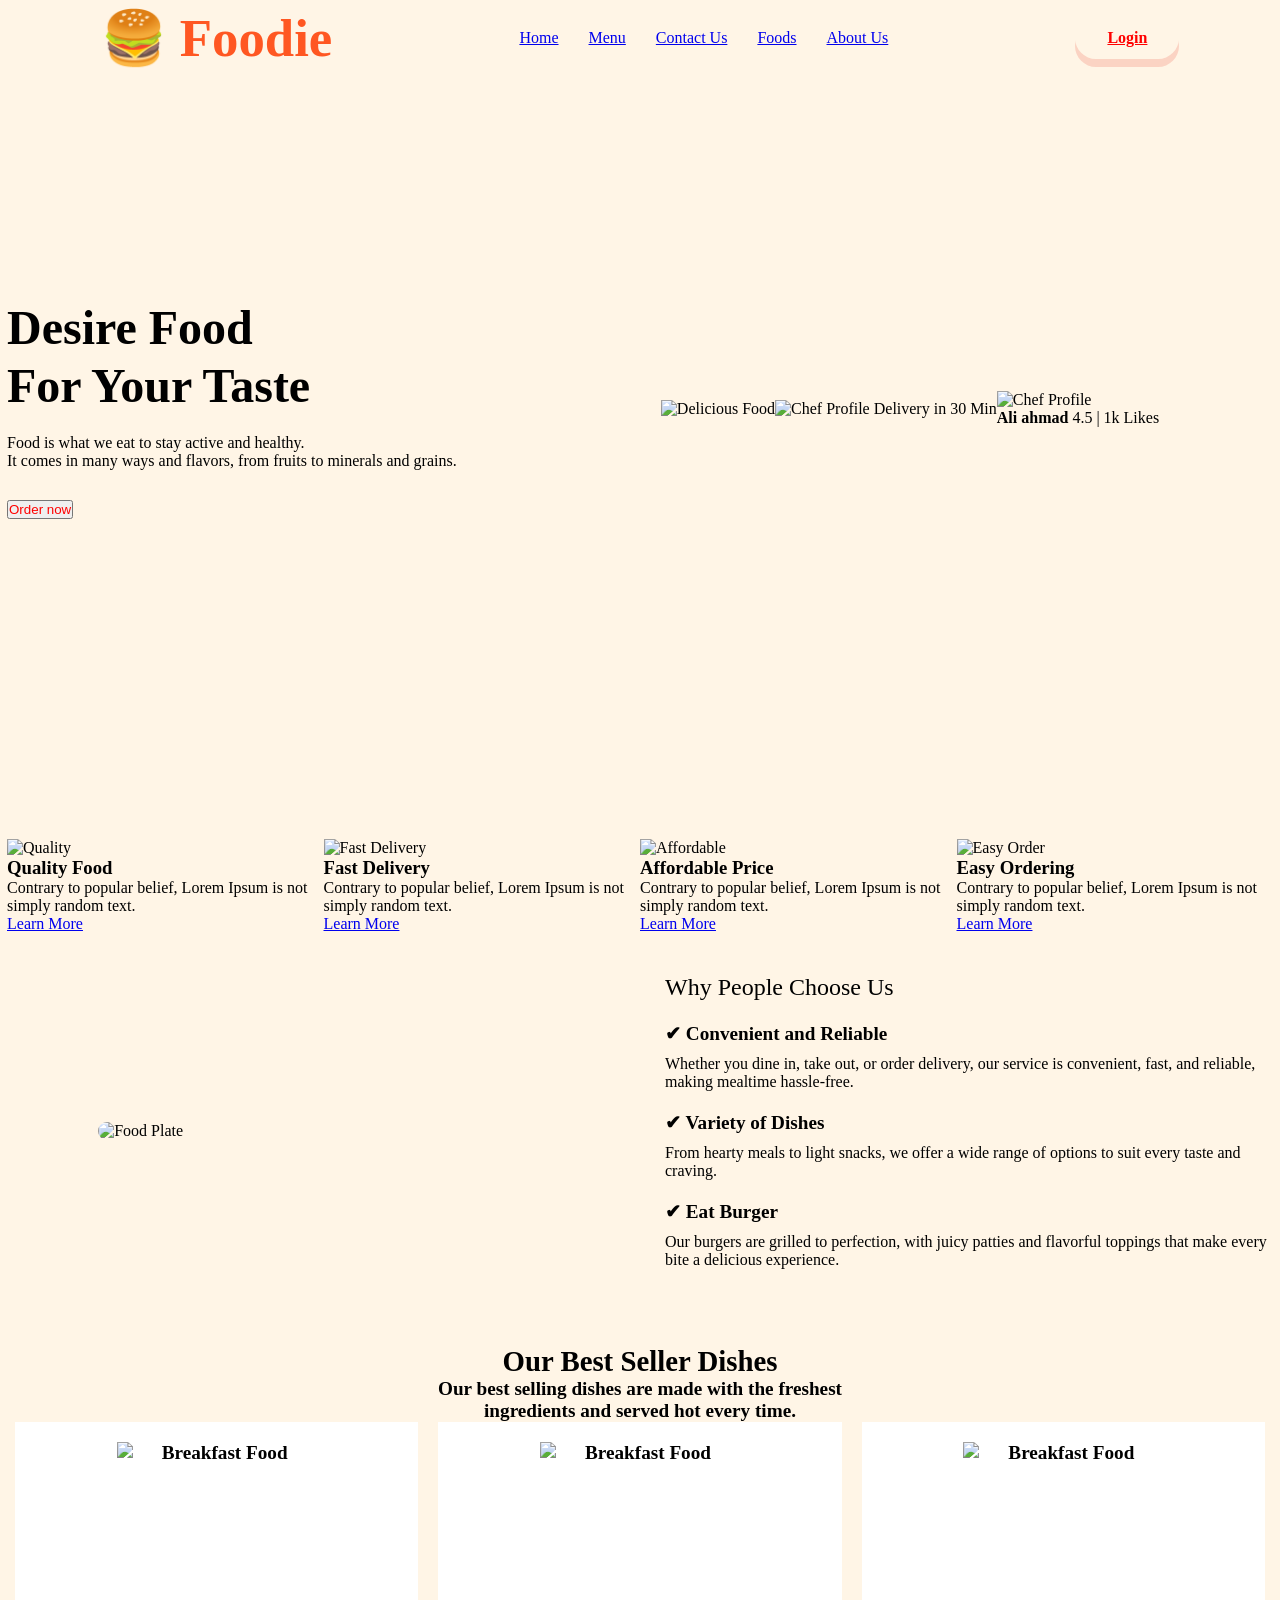
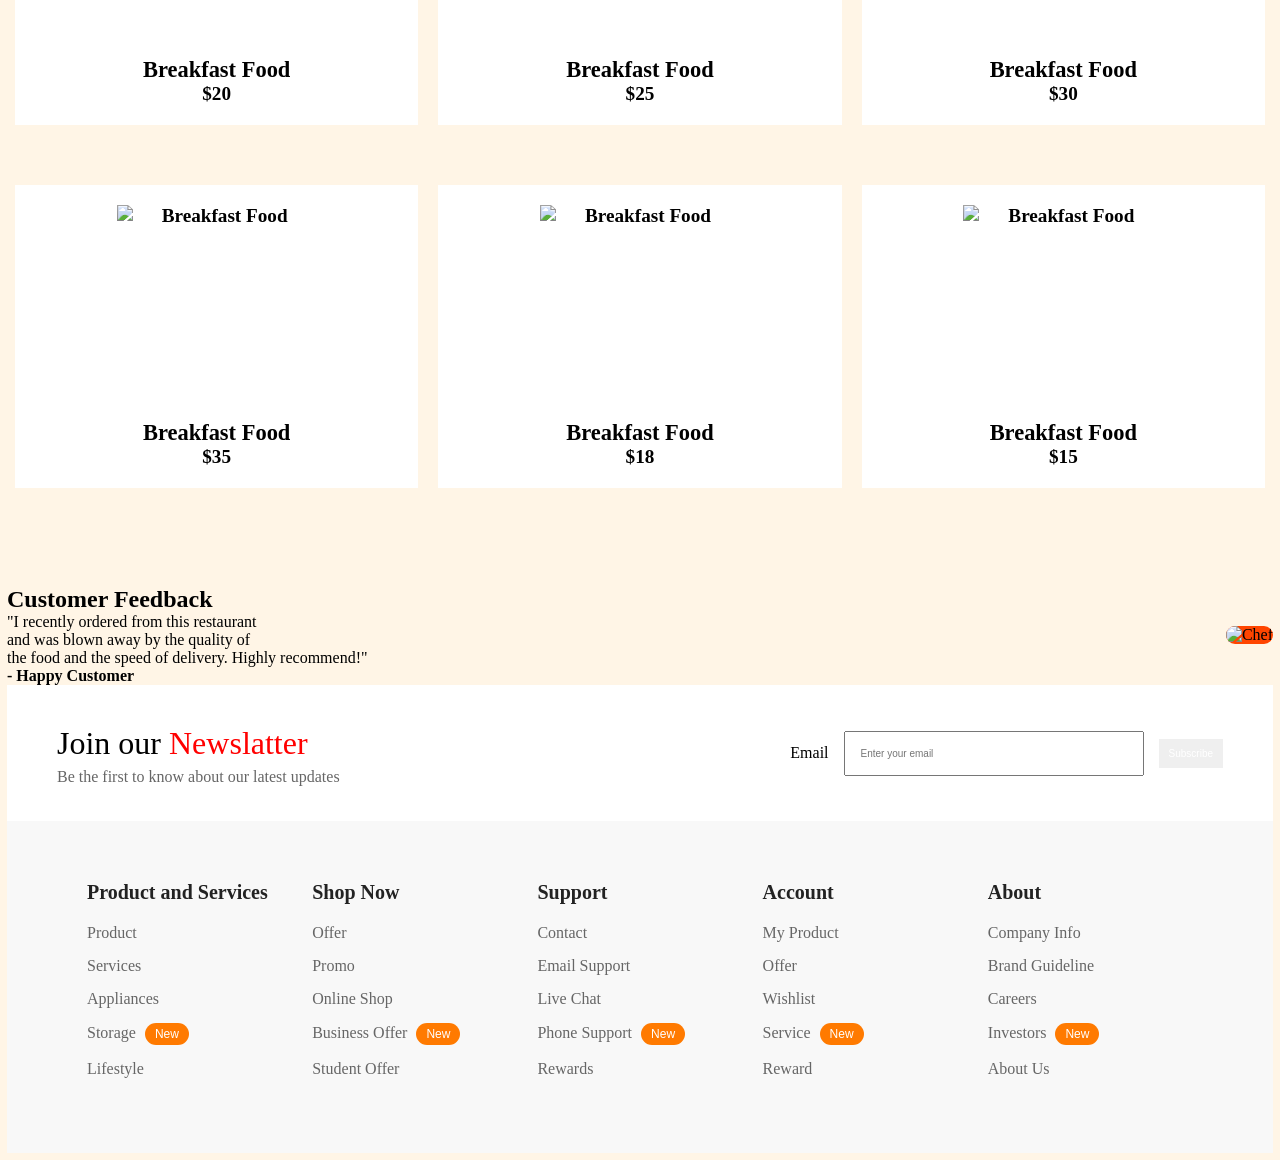
==== index.html @ bec58cf3 "my first commit" ====
<!DOCTYPE html>
<html lang="en">
<head>
    <meta charset="UTF-8">
    <meta name="viewport" content="width=device-width, initial-scale=1.0">
    <title>Foodie Restaurant</title>
    <link rel="stylesheet" href="style.css">
</head>
<body>

    <!-- Navigation -->
    <header>
        <nav class="navbar">
            <div class="logo">🍔 Foodie</div>
            <ul class="nav-links">
                <li><a href="#">Home</a></li>
                <li><a href="#">Menu</a></li>
                <li><a href="#">Contact Us</a></li>
                <li><a href="#">Foods</a></li>
                <li><a href="#">About Us</a></li>
            </ul>
            <a href="#" class="btn">Login</a>
        </nav>
    </header>

    <!-- Hero Section -->
    <section class="hero">
        <div class="hero-content">
            <h1>
                Desire <span>Food</span><br>
                For Your Taste
            </h1>
            <p>
                Food is what we eat to stay active and healthy. <br>
                It comes in many ways and flavors, from fruits to minerals and grains.
            </p>
            <button type="button" class="btn2">Order now</button>
        </div>

        <div class="hero-image">
            <img src="images/image 22.png" alt="Delicious Food">
            <div class="card-delivery">
                <img src="images/02.png" alt="Chef Profile">
                <span>Delivery in 30 Min</span>
            </div>
            <div class="card-profile">
                <img src="images/01.png" alt="Chef Profile">
                <div class="profile-info">
                    <strong>Ali ahmad</strong>
                    <span>4.5 | 1k Likes</span>
                </div>
            </div>
        </div>
    </section>

    <!-- Features Section -->
    <section class="features">
        <div class="container">
            <div class="feature-card">
                <img src="images/01.png" alt="Quality">
                <h3>Quality Food</h3>
                <p>Contrary to popular belief, Lorem Ipsum is not simply random text.</p>
                <a href="#">Learn More</a>
            </div>

            <div class="feature-card">
                <img src="images/02.png" alt="Fast Delivery">
                <h3>Fast Delivery</h3>
                <p>Contrary to popular belief, Lorem Ipsum is not simply random text.</p>
                <a href="#">Learn More</a>
            </div>

            <div class="feature-card">
                <img src="images/4.png" alt="Affordable">
                <h3>Affordable Price</h3>
                <p>Contrary to popular belief, Lorem Ipsum is not simply random text.</p>
                <a href="#">Learn More</a>
            </div>

            <div class="feature-card">
                <img src="images/5.png" alt="Easy Order">
                <h3>Easy Ordering</h3>
                <p>Contrary to popular belief, Lorem Ipsum is not simply random text.</p>
                <a href="#">Learn More</a>
            </div>
        </div>
    </section>

    <!-- About Section (Text Left, Image Right) -->
    <section class="about">
        <div class="about-first">
            <h2>Why People Choose Us</h2>

            <h3>✔ Convenient and Reliable</h3>
            <p>Whether you dine in, take out, or order delivery, our service is convenient, fast, and reliable, making mealtime hassle-free.</p>

            <h3>✔ Variety of Dishes</h3>
            <p>From hearty meals to light snacks, we offer a wide range of options to suit every taste and craving.</p>

            <h3>✔ Eat Burger</h3>
            <p>Our burgers are grilled to perfection, with juicy patties and flavorful toppings that make every bite a delicious experience.</p>
        </div>

        <div class="about-image">
            <img src="images/left.png" alt="Food Plate">
        </div>
    </section>

    <!-- Dishes Section -->
    <section class="Dishes">
        <div class="Dishes-text">
            <h2>Our Best Seller Dishes</h2>
            <p>Our best selling dishes are made with the freshest<br>ingredients and served hot every time.</p>
        </div>
        
        <div class="food-container">
            <div class="food-card">
                <img src="images/Frame 45 (1).png" alt="Breakfast Food">
                <h3>Breakfast Food</h3>
                <p>$20</p>
            </div>

            <div class="food-card">
                <img src="images/Frame 45 (2).png" alt="Breakfast Food">
                <h3>Breakfast Food</h3>
                <p>$25</p>
            </div>

            <div class="food-card">
                <img src="images/Frame 45 (3).png" alt="Breakfast Food">
                <h3>Breakfast Food</h3>
                <p>$30</p>
            </div>

            <div class="food-card">
                <img src="images/Frame 45.png" alt="Breakfast Food">
                <h3>Breakfast Food</h3>
                <p>$35</p>
            </div>

            <div class="food-card">
                <img src="images/Frame 45 (4).png" alt="Breakfast Food">
                <h3>Breakfast Food</h3>
                <p>$18</p>
            </div>

            <div class="food-card">
                <img src="images/Frame 45 (5).png" alt="Breakfast Food">
                <h3>Breakfast Food</h3>
                <p>$15</p>
            </div>
        </div>
    </section>

    <!-- Testimonial Section -->
    <section class="testimonial">
        <div class="testimonial-text">
            <h2>Customer Feedback</h2>
            <p>"I recently ordered from this restaurant<br> and was blown away by the quality of<br> the food and the speed of delivery. Highly recommend!"</p>
            <h4>- Happy Customer</h4>
        </div>

        <div class="testimonial-image">
            <img src="images/Chef making ok sign over white background.png" alt="Chef">
        </div>
    </section>

    <!-- Newsletter Section -->
    <section class="newsletter">
        <div class="newslater-p">
<h3>Join our <span class="newslatter-3">Newslatter</span></h3>
        <p>Be the first to know about our latest updates</p>
        </div>
        
        <form class="newsletter-form"> 
            <label for="email-input">Email</label>
            <input type="email" id="email-input" placeholder="Enter your email" required>
            <button type="submit">Subscribe</button>
        </form>
    </section >

    <!-- Footer -->
<footer class="footer">

    <div class="footer-column">
        <h5>Product and Services</h5>
        <ul class="footer-links">
            <li><a href="#">Product</a></li>
            <li><a href="#">Services</a></li>
            <li><a href="#">Appliances</a></li>
            <li>
                <a href="#">Storage</a>
                <button type="button">New</button>
            </li>
            <li><a href="#">Lifestyle</a></li>
        </ul>
    </div>

    <div class="footer-column">
        <h5>Shop Now</h5>
        <ul class="footer-links">
            <li><a href="#">Offer</a></li>
            <li><a href="#">Promo</a></li>
            <li><a href="#">Online Shop</a></li>
            <li><a href="#">Business Offer</a>
            <button type="button">New</button></li>
            <li><a href="#">Student Offer</a></li>
        </ul>
    </div>

    <div class="footer-column">
        <h5>Support</h5>
        <ul class="footer-links">
            <li><a href="#">Contact</a></li>
            <li><a href="#">Email Support</a></li>
            <li><a href="#">Live Chat</a></li>
            <li><a href="#">Phone Support</a>
            <button type="button">New</button></li>
            <li><a href="#">Rewards</a></li>
        </ul>
    </div>

    <div class="footer-column">
        <h5>Account</h5>
        <ul class="footer-links">
            <li><a href="#">My Product</a></li>
            <li><a href="#">Offer</a></li>
            <li><a href="#">Wishlist</a></li>
            <li><a href="#">Service</a>
            <button type="button">New</button></li>
            <li><a href="#">Reward</a></li>
        </ul>
    </div>

    <div class="footer-column">
        <h5>About</h5>
        <ul class="footer-links">
            <li><a href="#">Company Info</a></li>
            <li><a href="#">Brand Guideline</a></li>
            <li><a href="#">Careers</a></li>
            <li><a href="#">Investors</a>
            <button type="button">New</button></li>
            <li><a href="#">About Us</a></li>
        </ul>
    </div>

</footer>

</body>
</html>
---- style.css ----
* {
    margin: 0;
    padding: 0;
    box-sizing: border-box;
}

body {
    background-color: #FF9E0C1A;
    padding: 7px;
}

.logo {
    font-size: 3.3em;
    font-weight: bold;
    color: #ff5722;
    display: flex;
    gap: 8px;
}

.navbar {
    display: flex;
    justify-content: space-around;
    align-items: center;
    color: black;
}

.nav-links {
    display: flex;
    list-style: none;
    gap: 30px;
    text-decoration: none;
    color: black;
}

.btn {
    background-color: var(--primary-color);
    color: red;
    border: none;
    padding: 12px 32px;
    border-radius: 25px;
    font-weight: 600;
    font-size: 1rem;
    cursor: pointer;
    box-shadow: 0 8px rgba(234, 76, 59, 0.2);
}

.hero {
    display: flex;
    justify-content: space-between;
    align-items: center;
    min-height: calc(100vh - 180px);
    gap: 40px;
    padding-bottom: 40px;
}

.hero-content {
    flex: 1;
    max-width: 500px;
}

.hero-content h1 {
    font-size: 3em;
    margin-bottom: 20px;
    line-height: 1.2;
    font-weight: 800;
}

.hero-content h1 .highlight {
    background-color: #e27b58;
    color: red;
    padding: 2px 15px;
    border-radius: 150px;
    display: inline-block;
}

.hero-content p {
    font-size: 1rem;
    margin-bottom: 30px;
    color: var(--text-light);
}

.hero-image {
    flex: 1;
    position: relative;
    display: flex;
    justify-content: center;
    align-items: center;
}

.hero-image > img {
    max-width: 100%;
    height: auto;
    object-fit: contain;
}

.features {
    display: flex;
    justify-content: space-between;
    align-items: center;
    margin-top: 50px;
}

.container {
    display: flex;
    justify-content: space-between;
}

.about {
    display: flex;
    align-items: center;
    justify-content: space-between;
    gap: 50px;
    padding: 40px 0;
}

.about-image {
    flex: 1;
    display: flex;
    justify-content: center;
    order: 1;
}

.about-image > img {
    width: 70%;  
    max-width: 450px;
    object-fit: cover;
    border-radius: 20px;
    height: auto;
}

.about-first {
    flex: 1;
    order: 2;
}
.btn2{
    color: red;
}
.card-delivery{
    text-align: top;
}

.about-first h2 {
    font-size: 1.5rem;
    margin-bottom: 20px;
    line-height: 1.2;
    font-weight: 500;
    text-align: left;
}

.about-first h3 {
    margin-top: 8px;
    margin-bottom: 10px;
    font-size: 1.2rem;
}

.about-first p {
    font-size: 1rem;
    margin-bottom: 20px;
    color: var(--text-light);
    text-align: left;
}

.Dishes {
    padding: 8px;
    margin-top: 8px;
    text-align: center;
    margin-bottom: 50px;
    font-size: 1.2rem;
    font-weight: 600;
    color: var(--text-light);
}

.dishes-text {
    text-align: center;
    margin-bottom: 50px;
    font-size: 1.2rem;
    font-weight: 600;
    color: var(--text-light);
}

.food-container {
    display: grid;
    justify-content: space-between;
    grid-template-columns: repeat(3, 1fr);
    gap: 20px;
}

.food-card {
    background: #fff;
    display: flex;
    flex-direction: column;
    align-items: center;
    justify-content: center;
    margin-bottom: 40px;
    padding: 20px;
    transition: all 0.3s ease-in-out;
   
}

.food-card > img {
    width: 200px;
    height: 200px;
    object-fit: contain;
    margin-bottom: 15px;
    animation:slideIn 1s ease-in-out;
}

@keyframes slideIn {
    0% {
        transform: translateY(100%);
        opacity: 0;
    }
    100% {
        transform: translateY(0);
        opacity: 1;
        to{ransform: translateY(0);
            opacity: 1;
        }
    }
}


.testimonial {
    display: flex;
    align-items: center;
    justify-content: space-between;
    gap: 100px;
    margin-top: 50px;
}

.testimonial-image > img {
    width: 70%;  
    background-color: orangered;
    object-fit: cover;
    border-radius: 20px;
    height: auto;
    justify-content: left;
}


.footer{
    display: grid;
    justify-content: space-between;
    align-items: flex-start;
    flex-wrap: wrap;
    grid-template-columns: repeat(5, 1fr);
    gap: 20px;
    padding: 60px 80px;
    background: #f8f8f8;
}

.footer-column{
    flex: 1;
    min-width: 180px;
}

.footer-column h5{
    font-size: 20px;
    font-weight: 700;
    color: #222;
    margin-bottom: 20px;
}

.footer-links{
    list-style: none;
    padding: 0;
    margin: 0;
}

.footer-links li{
    margin-bottom: 15px;
}

.footer-links a{
    text-decoration: none;
    color: #666;
    font-size: 16px;
    transition: 0.3s;
}



.newsletter{
    display: flex;
    justify-content: space-between;
    align-items: center;
    padding: 40px 50px;
    background: #fff;
    gap: 30px;
}
.newslatter-3{
    color: red;
    text-decoration: dashed;
}


.newslater-p{
    flex: 1;
}

.newslater-p h3{
    font-size: 32px;
    font-weight: 300;
    margin-bottom: 10px;
}

.newslater-p p{
    font-size: 16px;
    color: #666;
    line-height: 0.6;
}


.newsletter-form{
    flex: 1;
    display: flex;
    justify-content: flex-end;
    align-items: center;
    gap: 15px;
}



.newsletter-form input{
    width: 300px;
    padding: 15px;
    
    
   
    outline: none;
    font-size: 10px;
}

.newsletter-form button{
    padding: 9px 10px;
    border: none;
   
    color: white;
   
    cursor: pointer;
    font-size: 10px;
}

.newsletter-form button:hover{
    background: red;
}

.footer-links a:hover{
    color: #ff7a00;
}

.footer-links button{
    background: #ff7a00;
    color: #fff;
    border: none;
    border-radius: 15px;
    padding: 4px 10px;
    font-size: 12px;
    margin-left: 5px;
    cursor: pointer;
}
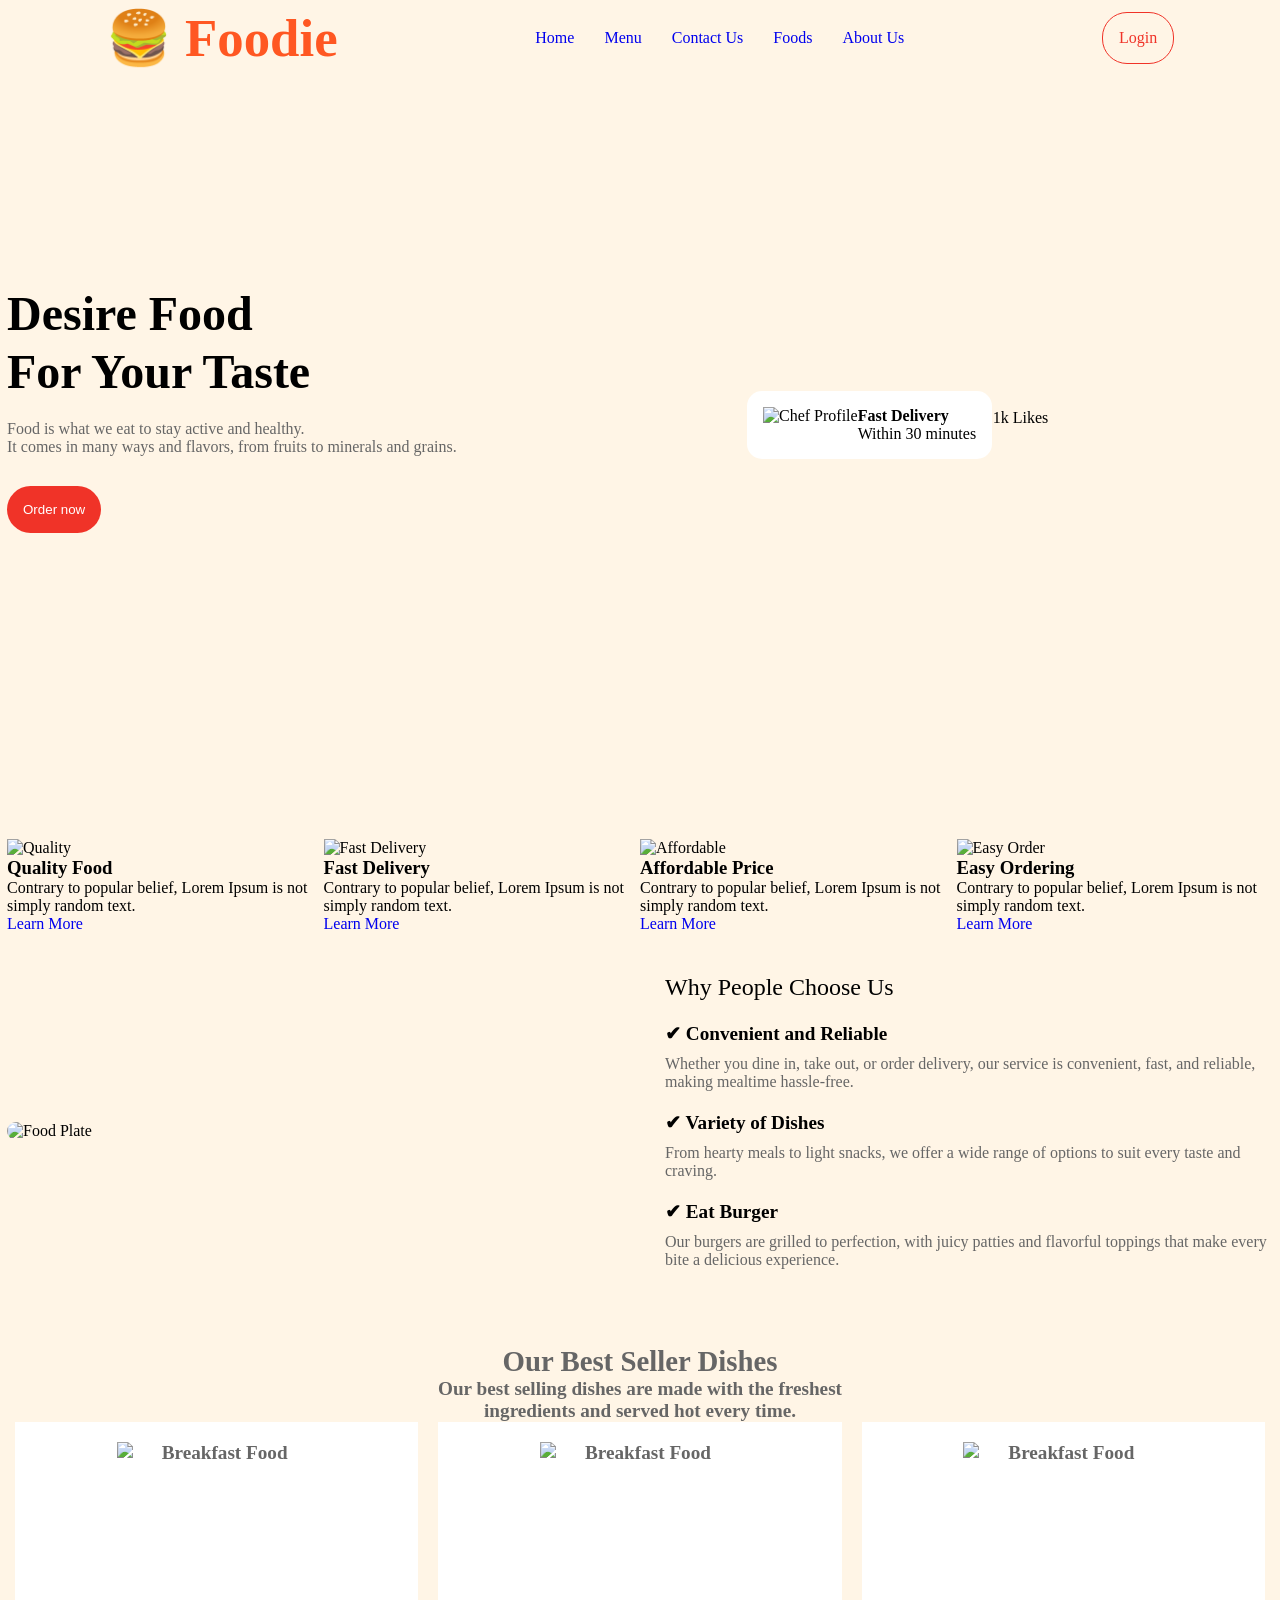
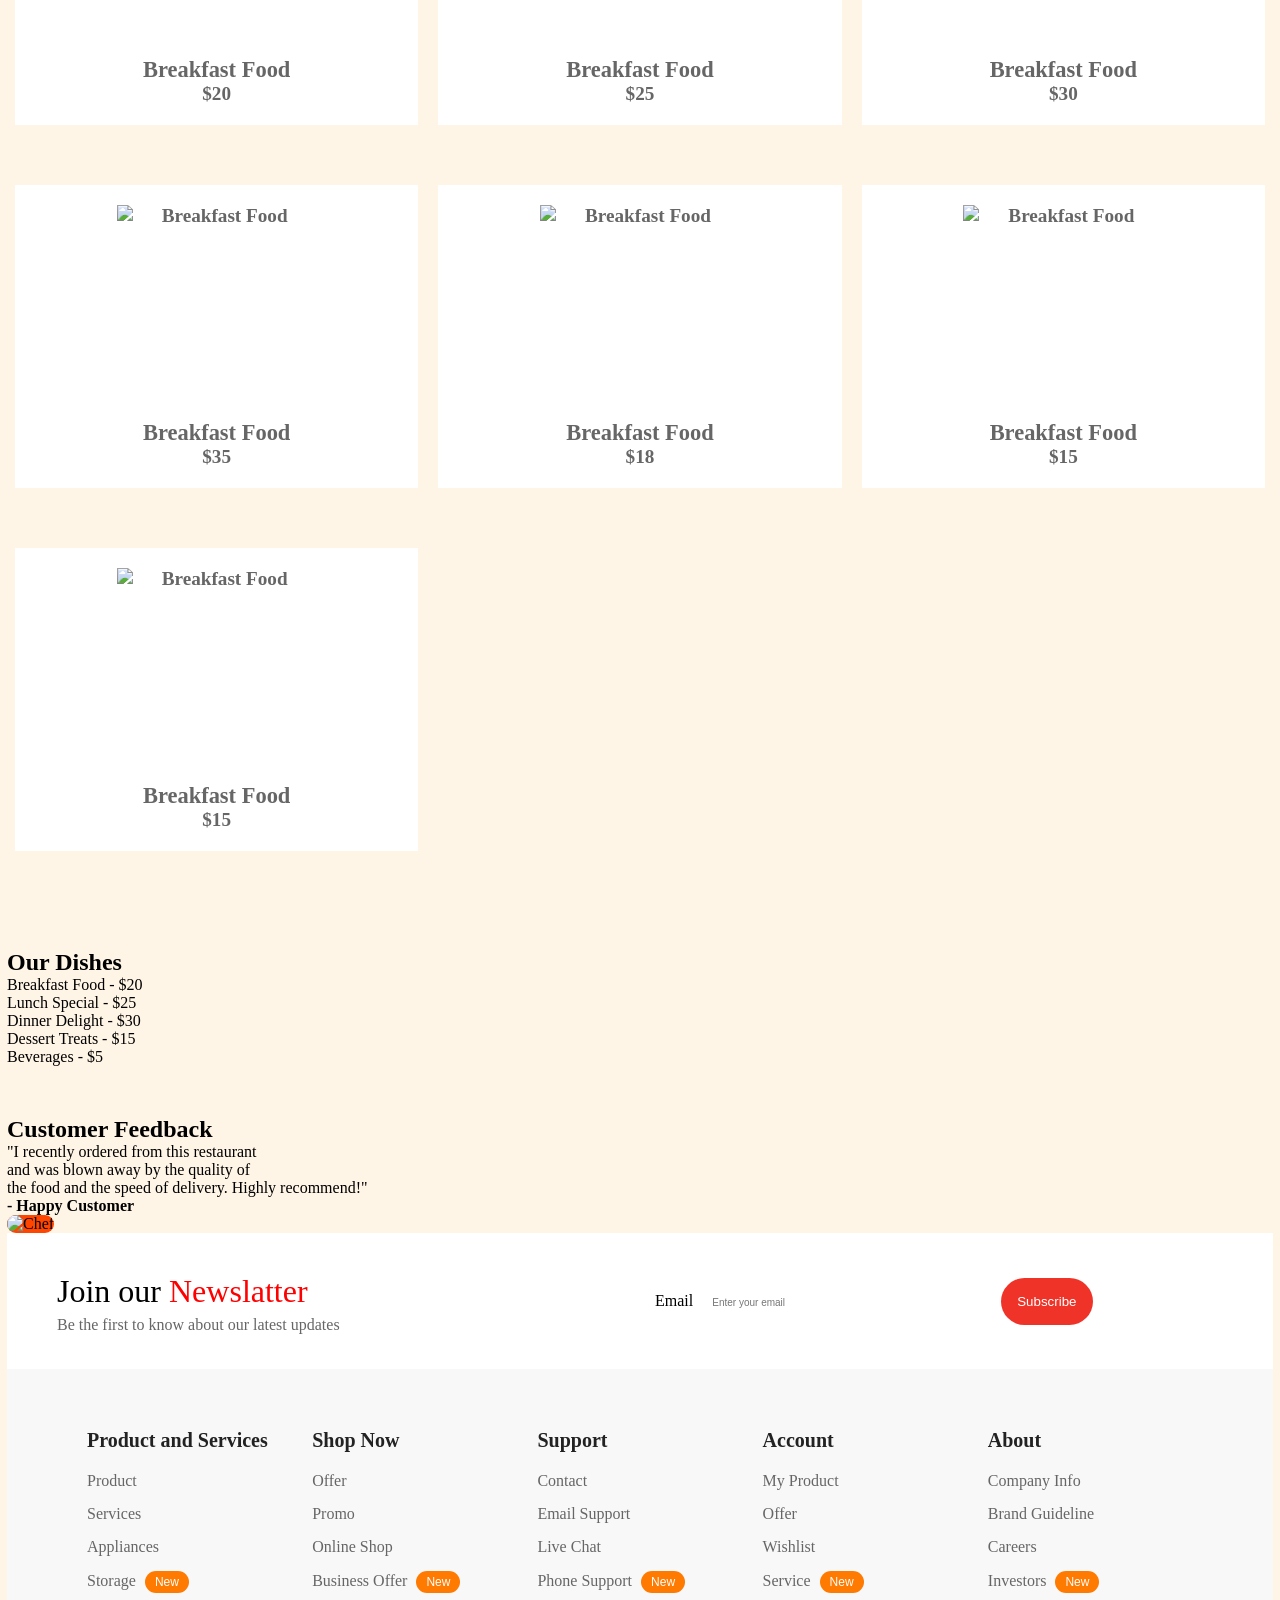
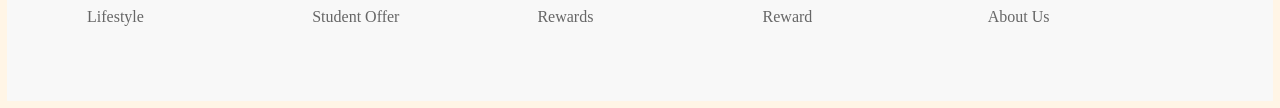
==== commit a67aa757: "Remove old CSS styles, add new stylesheets, and implement contact page with JavaScript functionality" ====
--- a/index.html
+++ b/index.html
@@ -1,250 +1,318 @@
-<!DOCTYPE html>
+<!doctype html>
 <html lang="en">
-<head>
-    <meta charset="UTF-8">
-    <meta name="viewport" content="width=device-width, initial-scale=1.0">
+  <head>
+    <meta charset="UTF-8" />
+    <meta name="viewport" content="width=device-width, initial-scale=1.0" />
     <title>Foodie Restaurant</title>
-    <link rel="stylesheet" href="style.css">
-</head>
-<body>
-
+    <link rel="stylesheet" href="styles/style.css" />
+  </head>
+  <body>
     <!-- Navigation -->
     <header>
-        <nav class="navbar">
-            <div class="logo">🍔 Foodie</div>
-            <ul class="nav-links">
-                <li><a href="#">Home</a></li>
-                <li><a href="#">Menu</a></li>
-                <li><a href="#">Contact Us</a></li>
-                <li><a href="#">Foods</a></li>
-                <li><a href="#">About Us</a></li>
-            </ul>
-            <a href="#" class="btn">Login</a>
-        </nav>
+      <nav class="navbar flex">
+        <div class="logo">🍔 Foodie</div>
+        <ul class="nav-links flex">
+          <li><a href="#">Home</a></li>
+          <li><a href="#">Menu</a></li>
+          <li><a href="#">Contact Us</a></li>
+          <li><a href="#">Foods</a></li>
+          <li><a href="#">About Us</a></li>
+        </ul>
+        <a href="#" class="text-primary p-8 rounded-md border border-primary">Login</a>
+      </nav>
     </header>
 
     <!-- Hero Section -->
-    <section class="hero">
-        <div class="hero-content">
-            <h1>
-                Desire <span>Food</span><br>
-                For Your Taste
-            </h1>
-            <p>
-                Food is what we eat to stay active and healthy. <br>
-                It comes in many ways and flavors, from fruits to minerals and grains.
-            </p>
-            <button type="button" class="btn2">Order now</button>
-        </div>
-
-        <div class="hero-image">
-            <img src="images/image 22.png" alt="Delicious Food">
-            <div class="card-delivery">
-                <img src="images/02.png" alt="Chef Profile">
-                <span>Delivery in 30 Min</span>
+    <section class="hero flex space-between">
+      <div class="hero-content">
+        <h1>
+          Desire <span>Food</span><br />
+          For Your Taste
+        </h1>
+        <p>
+          Food is what we eat to stay active and healthy. <br />
+          It comes in many ways and flavors, from fruits to minerals and grains.
+        </p>
+        <button id="order-now" class="text-white background-primary p-8 rounded-md">Order now</button>
+      </div>
+
+      <div class="hero-image flex relative">
+        <img src="images/image 22.png" alt="Delicious Food" />
+        <div class="card-delivery ">
+          <div class="rocket flex justify-center gap-2 background-white p-8 rounded-sm">
+            <img src="images/rocket.png" alt="Chef Profile" />
+            <div class="flex flex-column justify-center">
+                <strong>Fast Delivery</strong>
+                <span>Within 30 minutes</span>
             </div>
-            <div class="card-profile">
-                <img src="images/01.png" alt="Chef Profile">
-                <div class="profile-info">
-                    <strong>Ali ahmad</strong>
-                    <span>4.5 | 1k Likes</span>
-                </div>
-            </div>
-        </div>
+          </div>
+
+        </div>
+        <div class="card-profile">
+          <img src="images/01.png" alt="Chef Profile" />
+          <div class="profile-info">
+            <strong>Ali ahmad</strong>
+            <span>4.5 | 1k Likes</span>
+          </div>
+        </div>
+      </div>
     </section>
 
     <!-- Features Section -->
-    <section class="features">
-        <div class="container">
-            <div class="feature-card">
-                <img src="images/01.png" alt="Quality">
-                <h3>Quality Food</h3>
-                <p>Contrary to popular belief, Lorem Ipsum is not simply random text.</p>
-                <a href="#">Learn More</a>
-            </div>
-
-            <div class="feature-card">
-                <img src="images/02.png" alt="Fast Delivery">
-                <h3>Fast Delivery</h3>
-                <p>Contrary to popular belief, Lorem Ipsum is not simply random text.</p>
-                <a href="#">Learn More</a>
-            </div>
-
-            <div class="feature-card">
-                <img src="images/4.png" alt="Affordable">
-                <h3>Affordable Price</h3>
-                <p>Contrary to popular belief, Lorem Ipsum is not simply random text.</p>
-                <a href="#">Learn More</a>
-            </div>
-
-            <div class="feature-card">
-                <img src="images/5.png" alt="Easy Order">
-                <h3>Easy Ordering</h3>
-                <p>Contrary to popular belief, Lorem Ipsum is not simply random text.</p>
-                <a href="#">Learn More</a>
-            </div>
-        </div>
+    <section class="features flex">
+      <div class="container flex">
+        <div class="feature-card">
+          <img src="images/01.png" alt="Quality" />
+          <h3>Quality Food</h3>
+          <p>
+            Contrary to popular belief, Lorem Ipsum is not simply random text.
+          </p>
+          <a href="#">Learn More</a>
+        </div>
+
+        <div class="feature-card">
+          <img src="images/02.png" alt="Fast Delivery" />
+          <h3>Fast Delivery</h3>
+          <p>
+            Contrary to popular belief, Lorem Ipsum is not simply random text.
+          </p>
+          <a href="#">Learn More</a>
+        </div>
+
+        <div class="feature-card">
+          <img src="images/4.png" alt="Affordable" />
+          <h3>Affordable Price</h3>
+          <p>
+            Contrary to popular belief, Lorem Ipsum is not simply random text.
+          </p>
+          <a href="#">Learn More</a>
+        </div>
+
+        <div class="feature-card">
+          <img src="images/5.png" alt="Easy Order" />
+          <h3>Easy Ordering</h3>
+          <p>
+            Contrary to popular belief, Lorem Ipsum is not simply random text.
+          </p>
+          <a href="#">Learn More</a>
+        </div>
+      </div>
     </section>
 
     <!-- About Section (Text Left, Image Right) -->
-    <section class="about">
-        <div class="about-first">
-            <h2>Why People Choose Us</h2>
-
-            <h3>✔ Convenient and Reliable</h3>
-            <p>Whether you dine in, take out, or order delivery, our service is convenient, fast, and reliable, making mealtime hassle-free.</p>
-
-            <h3>✔ Variety of Dishes</h3>
-            <p>From hearty meals to light snacks, we offer a wide range of options to suit every taste and craving.</p>
-
-            <h3>✔ Eat Burger</h3>
-            <p>Our burgers are grilled to perfection, with juicy patties and flavorful toppings that make every bite a delicious experience.</p>
-        </div>
-
-        <div class="about-image">
-            <img src="images/left.png" alt="Food Plate">
-        </div>
+    <section class="about flex">
+      <div class="about-first">
+        <h2>Why People Choose Us</h2>
+
+        <h3>✔ Convenient and Reliable</h3>
+        <p>
+          Whether you dine in, take out, or order delivery, our service is
+          convenient, fast, and reliable, making mealtime hassle-free.
+        </p>
+
+        <h3>✔ Variety of Dishes</h3>
+        <p>
+          From hearty meals to light snacks, we offer a wide range of options to
+          suit every taste and craving.
+        </p>
+
+        <h3>✔ Eat Burger</h3>
+        <p>
+          Our burgers are grilled to perfection, with juicy patties and
+          flavorful toppings that make every bite a delicious experience.
+        </p>
+      </div>
+
+      <div class="about-image">
+        <img src="images/left.png" alt="Food Plate" />
+      </div>
     </section>
 
     <!-- Dishes Section -->
     <section class="Dishes">
-        <div class="Dishes-text">
-            <h2>Our Best Seller Dishes</h2>
-            <p>Our best selling dishes are made with the freshest<br>ingredients and served hot every time.</p>
-        </div>
-        
-        <div class="food-container">
-            <div class="food-card">
-                <img src="images/Frame 45 (1).png" alt="Breakfast Food">
-                <h3>Breakfast Food</h3>
-                <p>$20</p>
-            </div>
-
-            <div class="food-card">
-                <img src="images/Frame 45 (2).png" alt="Breakfast Food">
-                <h3>Breakfast Food</h3>
-                <p>$25</p>
-            </div>
-
-            <div class="food-card">
-                <img src="images/Frame 45 (3).png" alt="Breakfast Food">
-                <h3>Breakfast Food</h3>
-                <p>$30</p>
-            </div>
-
-            <div class="food-card">
-                <img src="images/Frame 45.png" alt="Breakfast Food">
-                <h3>Breakfast Food</h3>
-                <p>$35</p>
-            </div>
-
-            <div class="food-card">
-                <img src="images/Frame 45 (4).png" alt="Breakfast Food">
-                <h3>Breakfast Food</h3>
-                <p>$18</p>
-            </div>
-
-            <div class="food-card">
-                <img src="images/Frame 45 (5).png" alt="Breakfast Food">
-                <h3>Breakfast Food</h3>
-                <p>$15</p>
-            </div>
-        </div>
+      <div class="Dishes-text">
+        <h2>Our Best Seller Dishes</h2>
+        <p>
+          Our best selling dishes are made with the freshest<br />ingredients
+          and served hot every time.
+        </p>
+      </div>
+
+      <div class="food-container">
+        <div class="food-card flex">
+          <img src="images/Frame 45 (1).png" alt="Breakfast Food" />
+          <h3>Breakfast Food</h3>
+          <p>$20</p>
+        </div>
+
+        <div class="food-card flex">
+          <img src="images/Frame 45 (2).png" alt="Breakfast Food" />
+          <h3>Breakfast Food</h3>
+          <p>$25</p>
+        </div>
+
+        <div class="food-card flex">
+          <img src="images/Frame 45 (3).png" alt="Breakfast Food" />
+          <h3>Breakfast Food</h3>
+          <p>$30</p>
+        </div>
+
+        <div class="food-card flex">
+          <img src="images/Frame 45.png" alt="Breakfast Food" />
+          <h3>Breakfast Food</h3>
+          <p>$35</p>
+        </div>
+
+        <div class="food-card flex">
+          <img src="images/Frame 45 (4).png" alt="Breakfast Food" />
+          <h3>Breakfast Food</h3>
+          <p>$18</p>
+        </div>
+
+        <div class="food-card flex">
+          <img src="images/Frame 45 (5).png" alt="Breakfast Food" />
+          <h3>Breakfast Food</h3>
+          <p>$15</p>
+        </div>
+
+        <div class="food-card flex">
+          <img src="images/Frame 45 (5).png" alt="Breakfast Food" />
+          <h3>Breakfast Food</h3>
+          <p>$15</p>
+        </div>
+      </div>
+    </section>
+
+    <!-- List dishes -->
+    <section class="dishes-list">
+      <h2>Our Dishes</h2>
+      <ul id="dish-list">
+       
+      </ul>
     </section>
 
     <!-- Testimonial Section -->
     <section class="testimonial">
-        <div class="testimonial-text">
-            <h2>Customer Feedback</h2>
-            <p>"I recently ordered from this restaurant<br> and was blown away by the quality of<br> the food and the speed of delivery. Highly recommend!"</p>
-            <h4>- Happy Customer</h4>
-        </div>
-
-        <div class="testimonial-image">
-            <img src="images/Chef making ok sign over white background.png" alt="Chef">
-        </div>
+      <div class="testimonial-text">
+        <h2>Customer Feedback</h2>
+        <p>
+          "I recently ordered from this restaurant<br />
+          and was blown away by the quality of<br />
+          the food and the speed of delivery. Highly recommend!"
+        </p>
+        <h4>- Happy Customer</h4>
+      </div>
+
+      <div class="testimonial-image">
+        <img
+          src="images/Chef making ok sign over white background.png"
+          alt="Chef"
+        />
+      </div>
     </section>
 
     <!-- Newsletter Section -->
-    <section class="newsletter">
-        <div class="newslater-p">
-<h3>Join our <span class="newslatter-3">Newslatter</span></h3>
+    <section class="newsletter flex">
+      <div class="newslater-p">
+        <h3>Join our <span class="newslatter-3">Newslatter</span></h3>
         <p>Be the first to know about our latest updates</p>
-        </div>
-        
-        <form class="newsletter-form"> 
-            <label for="email-input">Email</label>
-            <input type="email" id="email-input" placeholder="Enter your email" required>
-            <button type="submit">Subscribe</button>
-        </form>
-    </section >
+      </div>
+
+      <div class="newsletter-form">
+        <label for="email-input">Email</label>
+        <input
+          type="email"
+          id="email-input"
+          placeholder="Enter your email"
+          required
+        />
+         <button id="subscribe" class="text-white background-primary p-8 rounded-md">Subscribe</button>
+      </div>
+    </section>
 
     <!-- Footer -->
-<footer class="footer">
-
-    <div class="footer-column">
+    <footer class="footer flex">
+      <div class="footer-column">
         <h5>Product and Services</h5>
         <ul class="footer-links">
-            <li><a href="#">Product</a></li>
-            <li><a href="#">Services</a></li>
-            <li><a href="#">Appliances</a></li>
-            <li>
-                <a href="#">Storage</a>
-                <button type="button">New</button>
-            </li>
-            <li><a href="#">Lifestyle</a></li>
-        </ul>
-    </div>
-
-    <div class="footer-column">
+          <li><a href="#">Product</a></li>
+          <li><a href="#">Services</a></li>
+          <li><a href="#">Appliances</a></li>
+          <li>
+            <a href="#">Storage</a>
+            <button type="button">New</button>
+          </li>
+          <li><a href="#">Lifestyle</a></li>
+        </ul>
+      </div>
+
+      <div class="footer-column">
         <h5>Shop Now</h5>
         <ul class="footer-links">
-            <li><a href="#">Offer</a></li>
-            <li><a href="#">Promo</a></li>
-            <li><a href="#">Online Shop</a></li>
-            <li><a href="#">Business Offer</a>
-            <button type="button">New</button></li>
-            <li><a href="#">Student Offer</a></li>
-        </ul>
-    </div>
-
-    <div class="footer-column">
+          <li><a href="#">Offer</a></li>
+          <li><a href="#">Promo</a></li>
+          <li><a href="#">Online Shop</a></li>
+          <li>
+            <a href="#">Business Offer</a> <button type="button">New</button>
+          </li>
+          <li><a href="#">Student Offer</a></li>
+        </ul>
+      </div>
+
+      <div class="footer-column">
         <h5>Support</h5>
         <ul class="footer-links">
-            <li><a href="#">Contact</a></li>
-            <li><a href="#">Email Support</a></li>
-            <li><a href="#">Live Chat</a></li>
-            <li><a href="#">Phone Support</a>
-            <button type="button">New</button></li>
-            <li><a href="#">Rewards</a></li>
-        </ul>
-    </div>
-
-    <div class="footer-column">
+          <li><a href="#">Contact</a></li>
+          <li><a href="#">Email Support</a></li>
+          <li><a href="#">Live Chat</a></li>
+          <li>
+            <a href="#">Phone Support</a> <button type="button">New</button>
+          </li>
+          <li><a href="#">Rewards</a></li>
+        </ul>
+      </div>
+
+      <div class="footer-column">
         <h5>Account</h5>
         <ul class="footer-links">
-            <li><a href="#">My Product</a></li>
-            <li><a href="#">Offer</a></li>
-            <li><a href="#">Wishlist</a></li>
-            <li><a href="#">Service</a>
-            <button type="button">New</button></li>
-            <li><a href="#">Reward</a></li>
-        </ul>
-    </div>
-
-    <div class="footer-column">
+          <li><a href="#">My Product</a></li>
+          <li><a href="#">Offer</a></li>
+          <li><a href="#">Wishlist</a></li>
+          <li><a href="#">Service</a> <button type="button">New</button></li>
+          <li><a href="#">Reward</a></li>
+        </ul>
+      </div>
+
+      <div class="footer-column">
         <h5>About</h5>
         <ul class="footer-links">
-            <li><a href="#">Company Info</a></li>
-            <li><a href="#">Brand Guideline</a></li>
-            <li><a href="#">Careers</a></li>
-            <li><a href="#">Investors</a>
-            <button type="button">New</button></li>
-            <li><a href="#">About Us</a></li>
-        </ul>
-    </div>
-
-</footer>
-
+          <li><a href="#">Company Info</a></li>
+          <li><a href="#">Brand Guideline</a></li>
+          <li><a href="#">Careers</a></li>
+          <li><a href="#">Investors</a> <button type="button">New</button></li>
+          <li><a href="#">About Us</a></li>
+        </ul>
+      </div>
+    </footer>
+  <script>
+//    lists and loops. iteration,
+const dishList = document.getElementById("dish-list"); // ul element
+
+const dish = {
+    name: "Breakfast Food",
+    price: "$20",
+    image_url: "images/Frame 45 (1).png"
+}
+
+const dishes = [dish, { name: "Lunch Special", price: "$25", image_url: "images/Frame 45 (2).png" }, { name: "Dinner Delight", price: "$30", image_url: "images/Frame 45 (3).png" }, { name: "Dessert Treats", price: "$15", image_url: "images/Frame 45 (4).png" }, { name: "Beverages", price: "$5", image_url: "images/Frame 45 (5).png" }];
+for (let i = 0; i < dishes.length; i++) {
+  const li = document.createElement("li");
+  li.textContent = `${dishes[i].name} - ${dishes[i].price}`;
+  dishList.appendChild(li);
+}
+
+
+
+  </script>
 </body>
-</html>+</html>
--- a/styles/style.css
+++ b/styles/style.css
@@ -0,0 +1,402 @@
+/* import reset.css */
+@import "reset.css";
+/* import base.css */
+@import "base.css";
+
+body {
+  background-color: #ff9e0c1a;
+  padding: 7px;
+}
+button {
+    cursor: pointer;
+}
+
+/* px, %, rem, em, */
+.flex {
+  display: flex;
+}
+.space-between {
+  justify-content: space-between;
+}
+
+.text-white {
+  color: #fff;
+}
+.background-primary {
+  background-color: var(--primary-color);
+}
+.background-white {
+  background-color: #fff;
+}
+.p-8 {
+  padding: 16px;
+}
+
+.rounded-md {
+    border-radius: 25px;
+}
+.rounded-sm {
+    border-radius: 15px;
+}
+
+.border {
+    border: 1px solid;
+}
+.border-primary {
+    border-color: var(--primary-color);
+}
+.text-primary {
+    color: var(--primary-color);
+}
+
+.logo {
+  font-size: 3.3em !important;
+  font-weight: bold;
+  color: #ff5722;
+  gap: 8px;
+}
+
+.navbar {
+  
+  justify-content: space-around;
+  align-items: center;
+  color: black;
+}
+
+.nav-links {
+  list-style: none;
+  gap: 30px;
+  text-decoration: none;
+  color: black;
+}
+
+.btn {
+  background-color: var(--primary-color);
+  color: red;
+  border: none;
+  padding: 12px 32px;
+  border-radius: 25px;
+  font-weight: 600;
+  font-size: 1rem;
+  cursor: pointer;
+  box-shadow: 0 8px rgba(234, 76, 59, 0.2);
+}
+
+.hero {
+  
+  justify-content: space-between;
+  align-items: center;
+  min-height: calc(100vh - 180px);
+  gap: 40px;
+  padding-bottom: 40px;
+}
+
+.hero-content {
+  flex: 1;
+  max-width: 500px;
+}
+
+.hero-content h1 {
+  font-size: 3em;
+  margin-bottom: 20px;
+  line-height: 1.2;
+  font-weight: 800;
+}
+
+.hero-content h1 .highlight {
+  background-color: #e27b58;
+  color: red;
+  padding: 2px 15px;
+  border-radius: 150px;
+  display: inline-block;
+}
+
+.hero-content p {
+  font-size: 1rem;
+  margin-bottom: 30px;
+  color: var(--text-light);
+}
+
+.hero-image {
+  flex: 1;
+  /* position: relative; */
+  
+  justify-content: center;
+  align-items: center;
+}
+
+.hero-image > img {
+  max-width: 100%;
+  height: auto;
+  object-fit: contain;
+}
+
+.features {
+  
+  justify-content: space-between;
+  align-items: center;
+  margin-top: 50px;
+}
+
+.container {
+  
+  justify-content: space-between;
+}
+
+.about {
+  
+  align-items: center;
+  justify-content: space-between;
+  gap: 50px;
+  padding: 40px 0;
+}
+
+.about-image {
+  flex: 1;
+  
+  justify-content: center;
+  order: 1;
+}
+
+.about-image > img {
+  width: 70%;
+  max-width: 450px;
+  object-fit: cover;
+  border-radius: 20px;
+  height: auto;
+}
+
+.about-first {
+  flex: 1;
+  order: 2;
+}
+.btn2 {
+  color: red;
+}
+.card-delivery {
+  text-align: top;
+}
+
+.about-first h2 {
+  font-size: 1.5rem;
+  margin-bottom: 20px;
+  line-height: 1.2;
+  font-weight: 500;
+  text-align: left;
+}
+
+.about-first h3 {
+  margin-top: 8px;
+  margin-bottom: 10px;
+  font-size: 1.2rem;
+}
+
+.about-first p {
+  font-size: 1rem;
+  margin-bottom: 20px;
+  color: var(--text-light);
+  text-align: left;
+}
+
+.Dishes {
+  padding: 8px;
+  margin-top: 8px;
+  text-align: center;
+  margin-bottom: 50px;
+  font-size: 1.2rem;
+  font-weight: 600;
+  color: var(--text-light);
+}
+
+.dishes-text {
+  text-align: center;
+  margin-bottom: 50px;
+  font-size: 1.2rem;
+  font-weight: 600;
+  color: var(--text-light);
+}
+
+.food-container {
+  display: grid;
+  justify-content: space-between;
+  grid-template-columns: repeat(3, 1fr);
+  gap: 20px;
+}
+
+.food-card {
+  background: #fff;
+  
+  flex-direction: column;
+  align-items: center;
+  justify-content: center;
+  margin-bottom: 40px;
+  padding: 20px;
+  transition: all 0.3s ease-in-out;
+}
+
+.food-card > img {
+  width: 200px;
+  height: 200px;
+  object-fit: contain;
+  margin-bottom: 15px;
+  animation: slideIn 1s ease-in-out;
+}
+
+@keyframes slideIn {
+  0% {
+    transform: translateY(100%);
+    opacity: 0;
+  }
+  100% {
+    transform: translateY(0);
+    opacity: 1;
+    to {
+      transform: translateY(0);
+      opacity: 1;
+    }
+  }
+}
+
+.testimonial {
+  
+  align-items: center;
+  justify-content: space-between;
+  gap: 100px;
+  margin-top: 50px;
+}
+
+.testimonial-image > img {
+  width: 70%;
+  background-color: orangered;
+  object-fit: cover;
+  border-radius: 20px;
+  height: auto;
+  justify-content: left;
+}
+
+.footer {
+  display: grid;
+  justify-content: space-between;
+  align-items: flex-start;
+  flex-wrap: wrap;
+  grid-template-columns: repeat(5, 1fr);
+  gap: 20px;
+  padding: 60px 80px;
+  background: #f8f8f8;
+}
+
+.footer-column {
+  flex: 1;
+  min-width: 180px;
+}
+
+.footer-column h5 {
+  font-size: 20px;
+  font-weight: 700;
+  color: #222;
+  margin-bottom: 20px;
+}
+
+.footer-links {
+  list-style: none;
+  padding: 0;
+  margin: 0;
+}
+
+.footer-links li {
+  margin-bottom: 15px;
+}
+
+.footer-links a {
+  text-decoration: none;
+  color: #666;
+  font-size: 16px;
+  transition: 0.3s;
+}
+
+.newsletter {
+  
+  justify-content: space-between;
+  align-items: center;
+  padding: 40px 50px;
+  background: #fff;
+  gap: 30px;
+}
+.newslatter-3 {
+  color: red;
+  text-decoration: dashed;
+}
+
+.newslater-p {
+  flex: 1;
+}
+
+.newslater-p h3 {
+  font-size: 32px;
+  font-weight: 300;
+  margin-bottom: 10px;
+}
+
+.newslater-p p {
+  font-size: 16px;
+  color: #666;
+  line-height: 0.6;
+}
+
+.newsletter-form {
+  flex: 1;
+  
+  justify-content: flex-end;
+  align-items: center;
+  gap: 15px;
+}
+
+.newsletter-form input {
+  width: 300px;
+  padding: 15px;
+
+  outline: none;
+  font-size: 10px;
+}
+
+/* .newsletter-form button {
+  padding: 9px 10px;
+  border: none;
+
+  color: white;
+
+  cursor: pointer;
+  font-size: 10px;
+}
+
+.newsletter-form button:hover {
+  background: red;
+} */
+
+.footer-links a:hover {
+  color: #ff7a00;
+}
+
+.footer-links button {
+  background: #ff7a00;
+  color: #fff;
+  border: none;
+  border-radius: 15px;
+  padding: 4px 10px;
+  font-size: 12px;
+  margin-left: 5px;
+  cursor: pointer;
+}
+
+.relative {
+  position: relative;
+}
+.flex-column {
+  flex-direction: column;
+}
+
+.rocket {
+    position: absolute;
+    top: 0;
+    left: 200px;    
+}
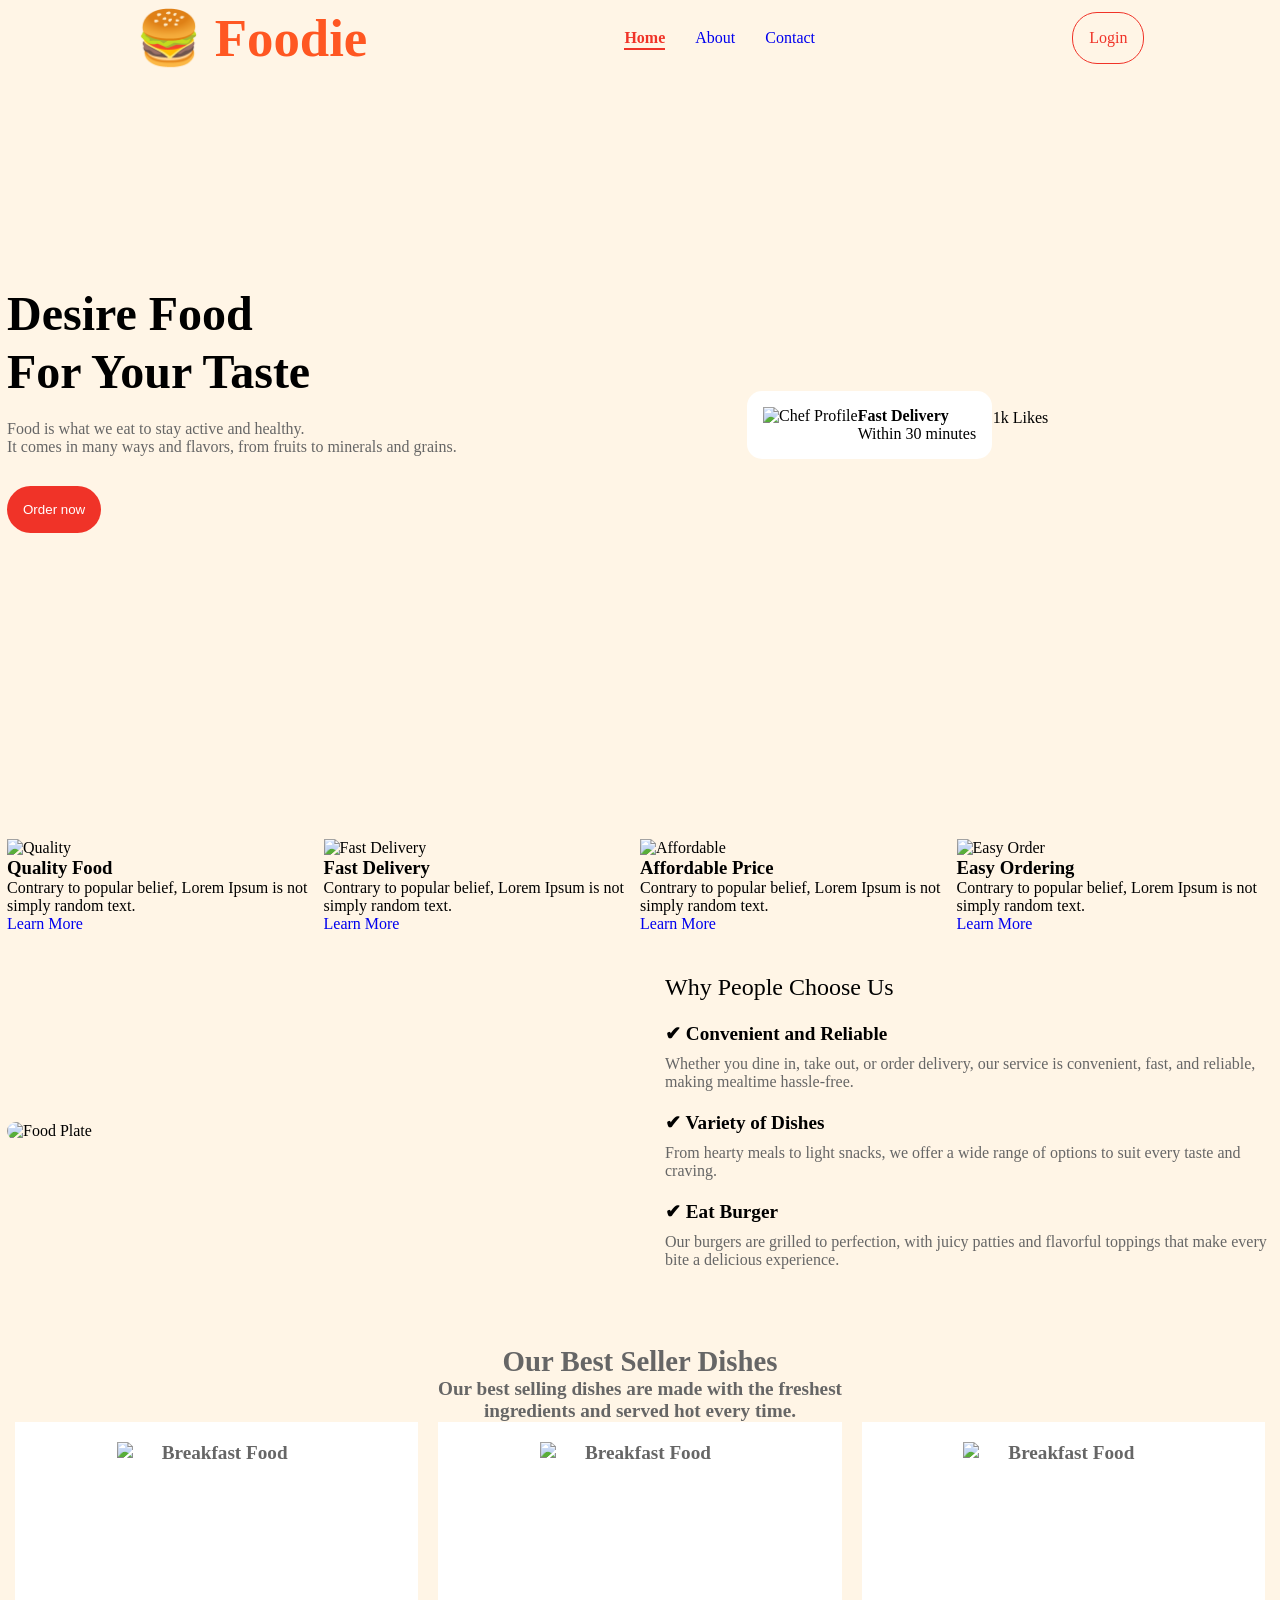
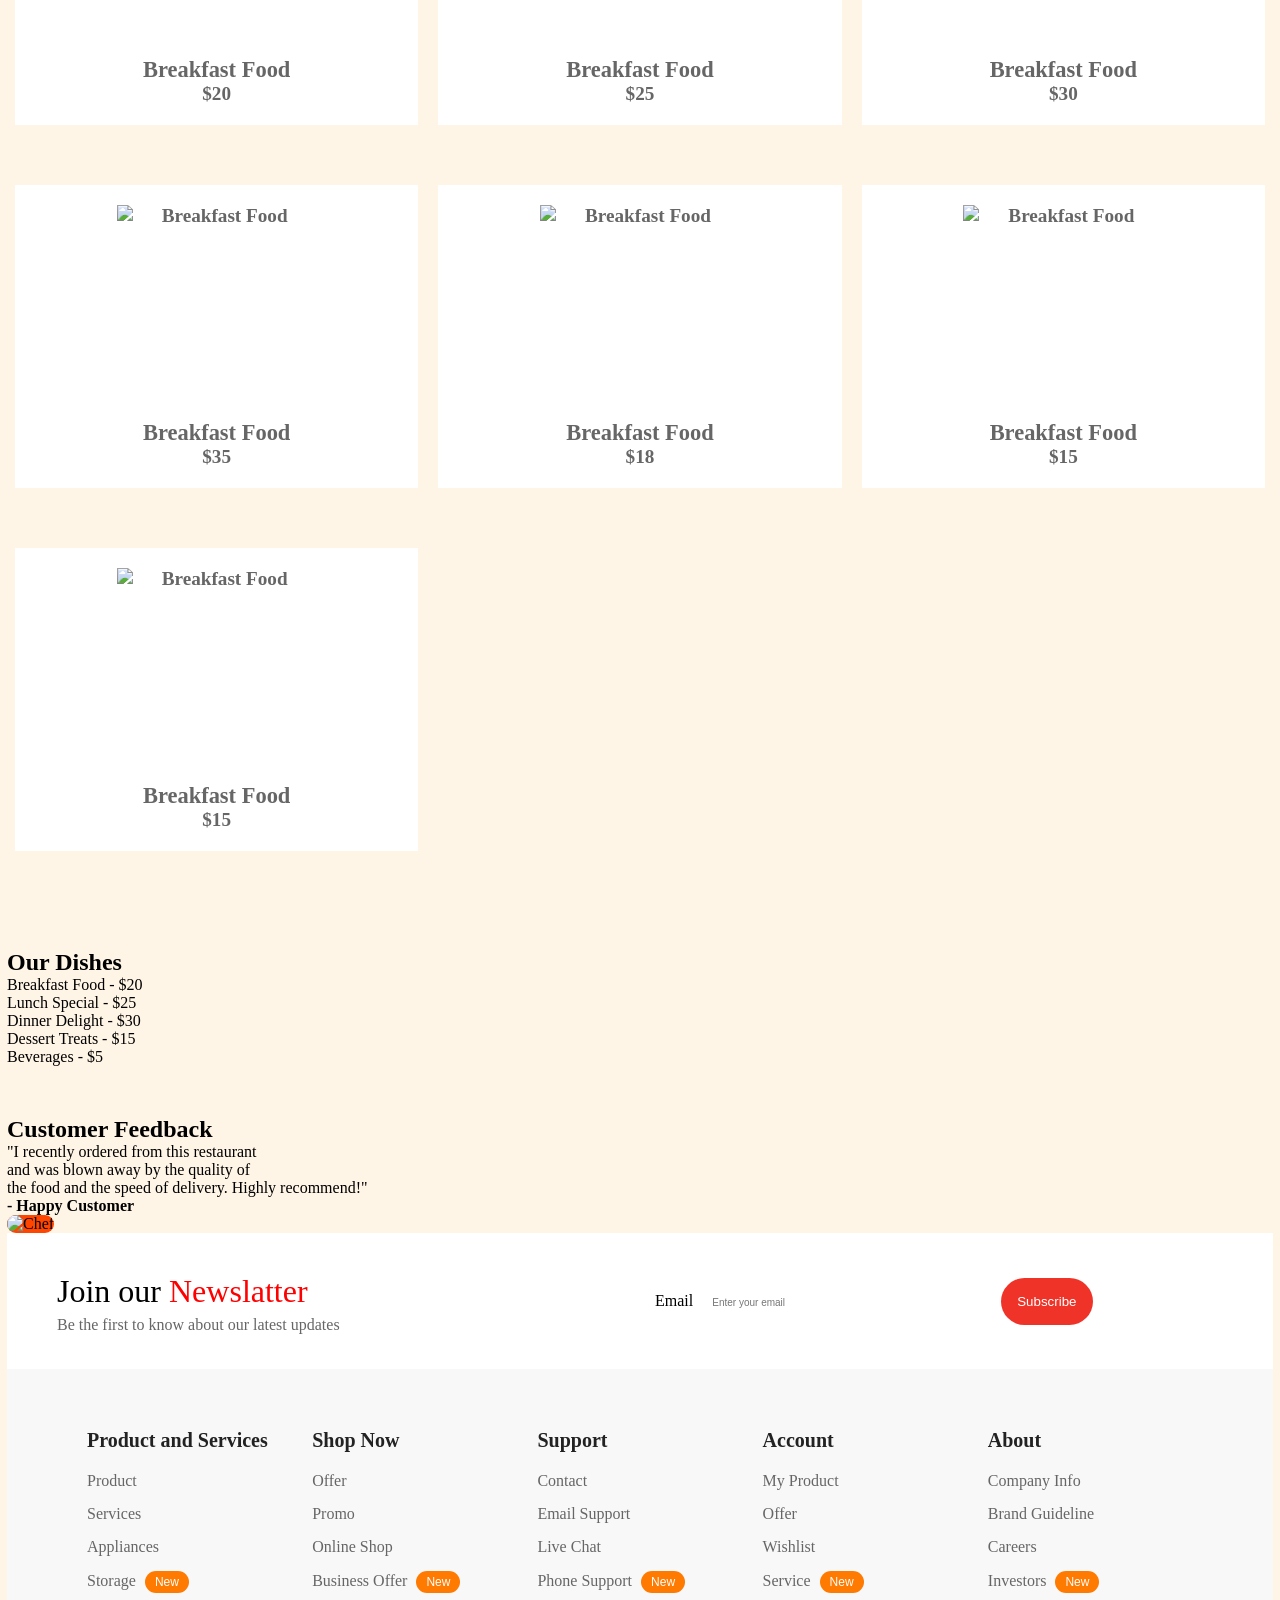
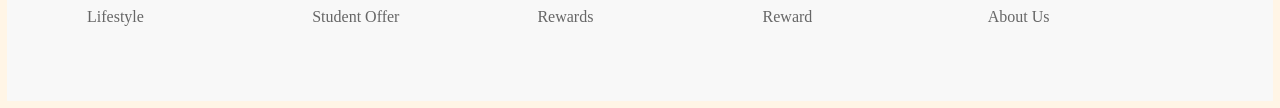
==== commit fbc0b7cf: "Refactor navigation structure and enhance functionality with JavaScript; update styles and create ta" ====
--- a/index.html
+++ b/index.html
@@ -9,14 +9,10 @@
   <body>
     <!-- Navigation -->
     <header>
-      <nav class="navbar flex">
+      <nav class="navbar flex" id="navbar">
         <div class="logo">🍔 Foodie</div>
-        <ul class="nav-links flex">
-          <li><a href="#">Home</a></li>
-          <li><a href="#">Menu</a></li>
-          <li><a href="#">Contact Us</a></li>
-          <li><a href="#">Foods</a></li>
-          <li><a href="#">About Us</a></li>
+        <ul class="nav-links flex" id="nav-links">
+         <!-- Navigation links will be populated by JavaScript -->
         </ul>
         <a href="#" class="text-primary p-8 rounded-md border border-primary">Login</a>
       </nav>
@@ -314,5 +310,6 @@
 
 
   </script>
+  <script src="scripts/layout.js"></script>
 </body>
 </html>
--- a/styles/style.css
+++ b/styles/style.css
@@ -68,6 +68,10 @@
   gap: 30px;
   text-decoration: none;
   color: black;
+}
+
+.font-bold {
+  font-weight: bold;
 }
 
 .btn {
@@ -359,6 +363,12 @@
   font-size: 10px;
 }
 
+.active {
+  border-bottom: var(--primary-color) 2px solid;
+  color: var(--primary-color);
+  padding-bottom: 2px;
+}
+
 /* .newsletter-form button {
   padding: 9px 10px;
   border: none;
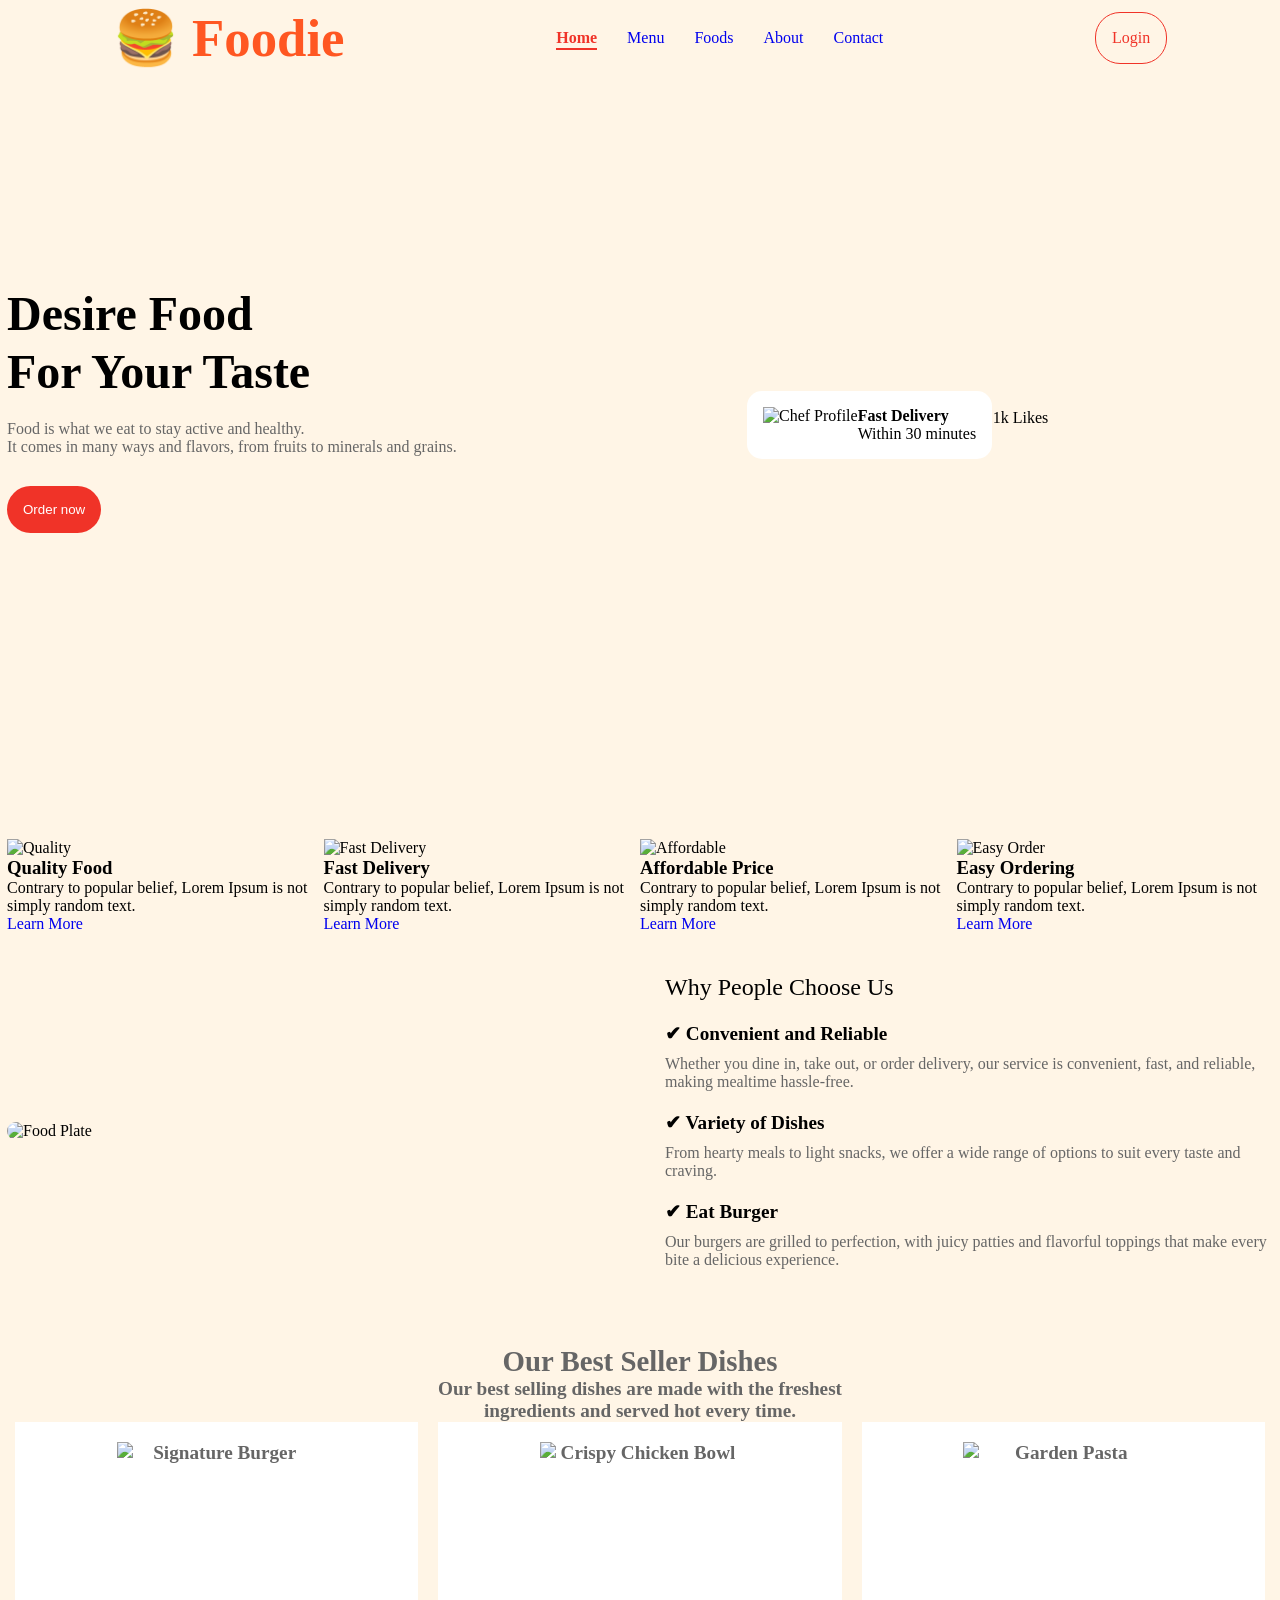
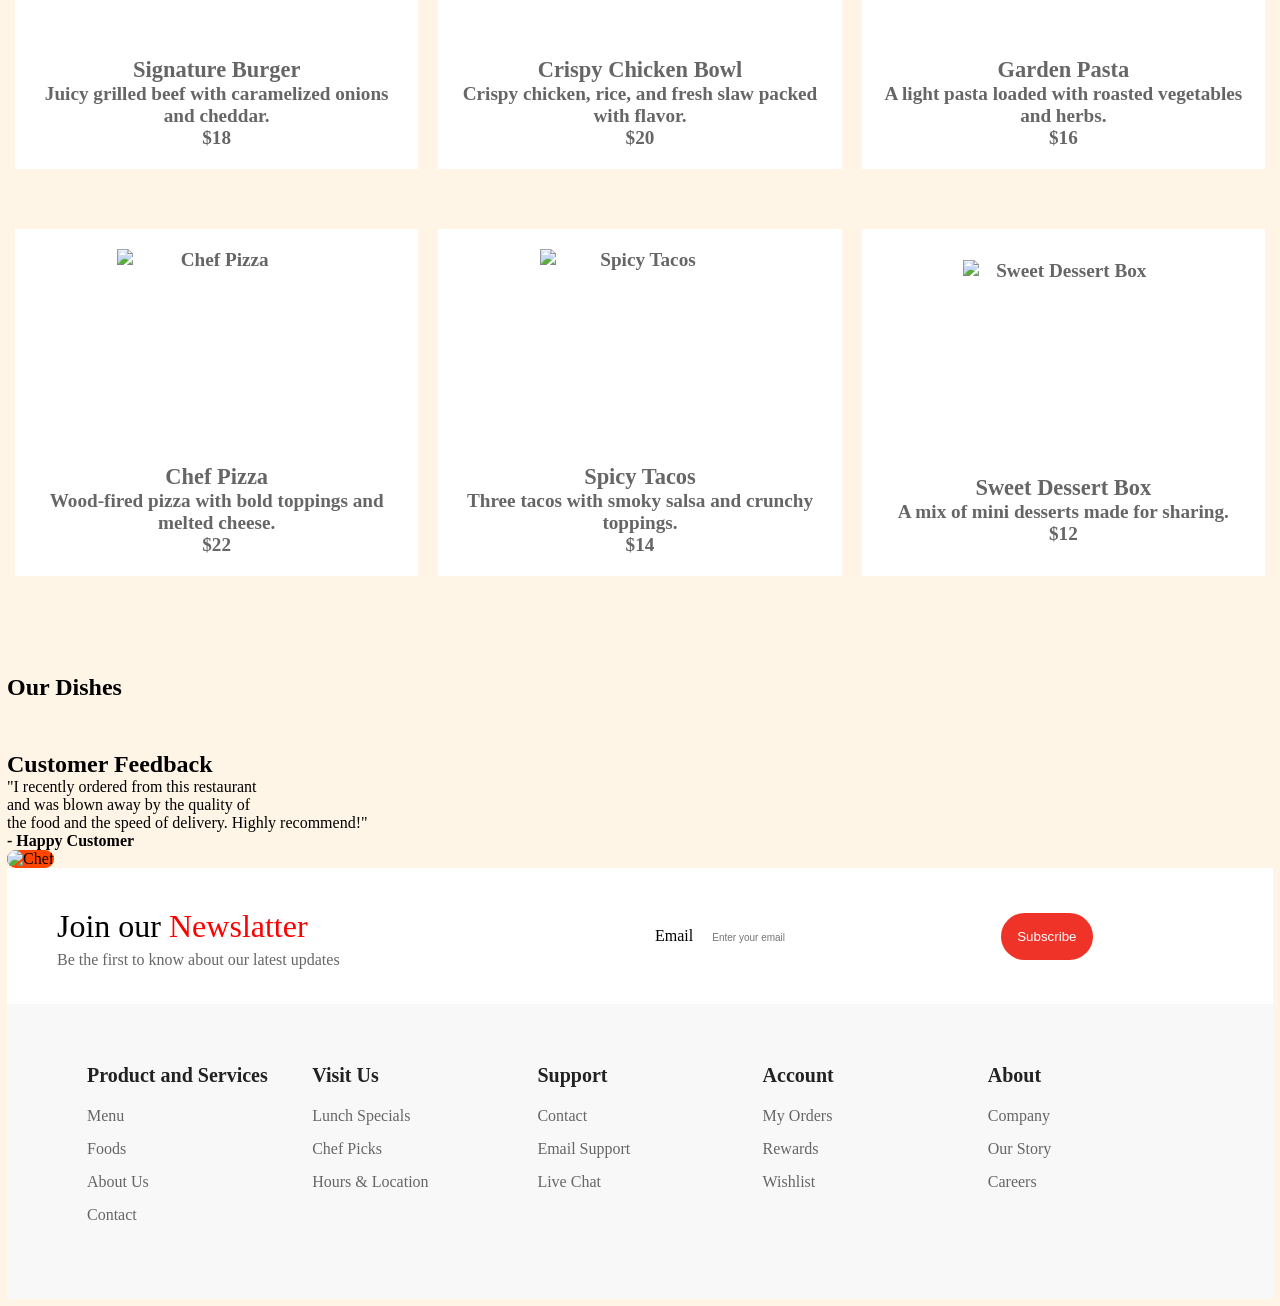
==== commit 9a01e7bd: "added the missing pages and header and footer" ====
--- a/index.html
+++ b/index.html
@@ -7,16 +7,7 @@
     <link rel="stylesheet" href="styles/style.css" />
   </head>
   <body>
-    <!-- Navigation -->
-    <header>
-      <nav class="navbar flex" id="navbar">
-        <div class="logo">🍔 Foodie</div>
-        <ul class="nav-links flex" id="nav-links">
-         <!-- Navigation links will be populated by JavaScript -->
-        </ul>
-        <a href="#" class="text-primary p-8 rounded-md border border-primary">Login</a>
-      </nav>
-    </header>
+    <div id="site-header"></div>
 
     <!-- Hero Section -->
     <section class="hero flex space-between">
@@ -81,7 +72,7 @@
           <p>
             Contrary to popular belief, Lorem Ipsum is not simply random text.
           </p>
-          <a href="#">Learn More</a>
+          <a href="Learn More">Learn More</a>
         </div>
 
         <div class="feature-card">
@@ -90,7 +81,7 @@
           <p>
             Contrary to popular belief, Lorem Ipsum is not simply random text.
           </p>
-          <a href="#">Learn More</a>
+          <a href="Learn More">Learn More</a>
         </div>
       </div>
     </section>
@@ -134,49 +125,7 @@
         </p>
       </div>
 
-      <div class="food-container">
-        <div class="food-card flex">
-          <img src="images/Frame 45 (1).png" alt="Breakfast Food" />
-          <h3>Breakfast Food</h3>
-          <p>$20</p>
-        </div>
-
-        <div class="food-card flex">
-          <img src="images/Frame 45 (2).png" alt="Breakfast Food" />
-          <h3>Breakfast Food</h3>
-          <p>$25</p>
-        </div>
-
-        <div class="food-card flex">
-          <img src="images/Frame 45 (3).png" alt="Breakfast Food" />
-          <h3>Breakfast Food</h3>
-          <p>$30</p>
-        </div>
-
-        <div class="food-card flex">
-          <img src="images/Frame 45.png" alt="Breakfast Food" />
-          <h3>Breakfast Food</h3>
-          <p>$35</p>
-        </div>
-
-        <div class="food-card flex">
-          <img src="images/Frame 45 (4).png" alt="Breakfast Food" />
-          <h3>Breakfast Food</h3>
-          <p>$18</p>
-        </div>
-
-        <div class="food-card flex">
-          <img src="images/Frame 45 (5).png" alt="Breakfast Food" />
-          <h3>Breakfast Food</h3>
-          <p>$15</p>
-        </div>
-
-        <div class="food-card flex">
-          <img src="images/Frame 45 (5).png" alt="Breakfast Food" />
-          <h3>Breakfast Food</h3>
-          <p>$15</p>
-        </div>
-      </div>
+      <div class="food-container" id="dish-cards"></div>
     </section>
 
     <!-- List dishes -->
@@ -226,90 +175,10 @@
       </div>
     </section>
 
-    <!-- Footer -->
-    <footer class="footer flex">
-      <div class="footer-column">
-        <h5>Product and Services</h5>
-        <ul class="footer-links">
-          <li><a href="#">Product</a></li>
-          <li><a href="#">Services</a></li>
-          <li><a href="#">Appliances</a></li>
-          <li>
-            <a href="#">Storage</a>
-            <button type="button">New</button>
-          </li>
-          <li><a href="#">Lifestyle</a></li>
-        </ul>
-      </div>
-
-      <div class="footer-column">
-        <h5>Shop Now</h5>
-        <ul class="footer-links">
-          <li><a href="#">Offer</a></li>
-          <li><a href="#">Promo</a></li>
-          <li><a href="#">Online Shop</a></li>
-          <li>
-            <a href="#">Business Offer</a> <button type="button">New</button>
-          </li>
-          <li><a href="#">Student Offer</a></li>
-        </ul>
-      </div>
-
-      <div class="footer-column">
-        <h5>Support</h5>
-        <ul class="footer-links">
-          <li><a href="#">Contact</a></li>
-          <li><a href="#">Email Support</a></li>
-          <li><a href="#">Live Chat</a></li>
-          <li>
-            <a href="#">Phone Support</a> <button type="button">New</button>
-          </li>
-          <li><a href="#">Rewards</a></li>
-        </ul>
-      </div>
-
-      <div class="footer-column">
-        <h5>Account</h5>
-        <ul class="footer-links">
-          <li><a href="#">My Product</a></li>
-          <li><a href="#">Offer</a></li>
-          <li><a href="#">Wishlist</a></li>
-          <li><a href="#">Service</a> <button type="button">New</button></li>
-          <li><a href="#">Reward</a></li>
-        </ul>
-      </div>
-
-      <div class="footer-column">
-        <h5>About</h5>
-        <ul class="footer-links">
-          <li><a href="#">Company Info</a></li>
-          <li><a href="#">Brand Guideline</a></li>
-          <li><a href="#">Careers</a></li>
-          <li><a href="#">Investors</a> <button type="button">New</button></li>
-          <li><a href="#">About Us</a></li>
-        </ul>
-      </div>
-    </footer>
-  <script>
-//    lists and loops. iteration,
-const dishList = document.getElementById("dish-list"); // ul element
-
-const dish = {
-    name: "Breakfast Food",
-    price: "$20",
-    image_url: "images/Frame 45 (1).png"
-}
-
-const dishes = [dish, { name: "Lunch Special", price: "$25", image_url: "images/Frame 45 (2).png" }, { name: "Dinner Delight", price: "$30", image_url: "images/Frame 45 (3).png" }, { name: "Dessert Treats", price: "$15", image_url: "images/Frame 45 (4).png" }, { name: "Beverages", price: "$5", image_url: "images/Frame 45 (5).png" }];
-for (let i = 0; i < dishes.length; i++) {
-  const li = document.createElement("li");
-  li.textContent = `${dishes[i].name} - ${dishes[i].price}`;
-  dishList.appendChild(li);
-}
-
-
-
-  </script>
-  <script src="scripts/layout.js"></script>
+    <div id="site-footer"></div>
+    <script src="scripts/layout.js"></script>
+    <script src="scripts/script.js"></script>
+    <script src="scripts/dishes.js"></script>
+    <div id="site-footer"></div>
 </body>
 </html>
--- a/styles/style.css
+++ b/styles/style.css
@@ -363,6 +363,90 @@
   font-size: 10px;
 }
 
+.page-shell {
+  max-width: 1200px;
+  margin: 0 auto;
+  padding: 24px 0 60px;
+}
+
+.page-hero {
+  display: grid;
+  grid-template-columns: 1.2fr 0.8fr;
+  gap: 32px;
+  align-items: center;
+  padding: 20px 0 40px;
+}
+
+.page-hero h1,
+.page-section h2 {
+  font-size: 2.2rem;
+  margin-bottom: 16px;
+  color: #222;
+}
+
+.page-hero p,
+.page-section p,
+.info-card p,
+.menu-card p {
+  color: #666;
+  line-height: 1.6;
+}
+
+.page-hero .hero-panel,
+.info-card,
+.menu-card,
+.contact-card {
+  background: #fff;
+  border-radius: 20px;
+  padding: 24px;
+  box-shadow: 0 8px 30px rgba(0, 0, 0, 0.06);
+}
+
+.page-grid {
+  display: grid;
+  grid-template-columns: repeat(2, minmax(0, 1fr));
+  gap: 20px;
+  margin-top: 24px;
+}
+
+.menu-grid {
+  display: grid;
+  grid-template-columns: repeat(3, minmax(0, 1fr));
+  gap: 20px;
+  margin-top: 24px;
+}
+
+.menu-card h3,
+.info-card h3 {
+  margin-bottom: 8px;
+  color: #222;
+}
+
+.menu-card strong {
+  color: var(--primary-color);
+  font-size: 1.1rem;
+}
+
+.form-group {
+  display: flex;
+  flex-direction: column;
+  gap: 8px;
+  margin-bottom: 16px;
+}
+
+.form-group input,
+.form-group textarea {
+  border: 1px solid #ddd;
+  border-radius: 12px;
+  padding: 12px 14px;
+  font: inherit;
+}
+
+.form-group textarea {
+  min-height: 120px;
+  resize: vertical;
+}
+
 .active {
   border-bottom: var(--primary-color) 2px solid;
   color: var(--primary-color);
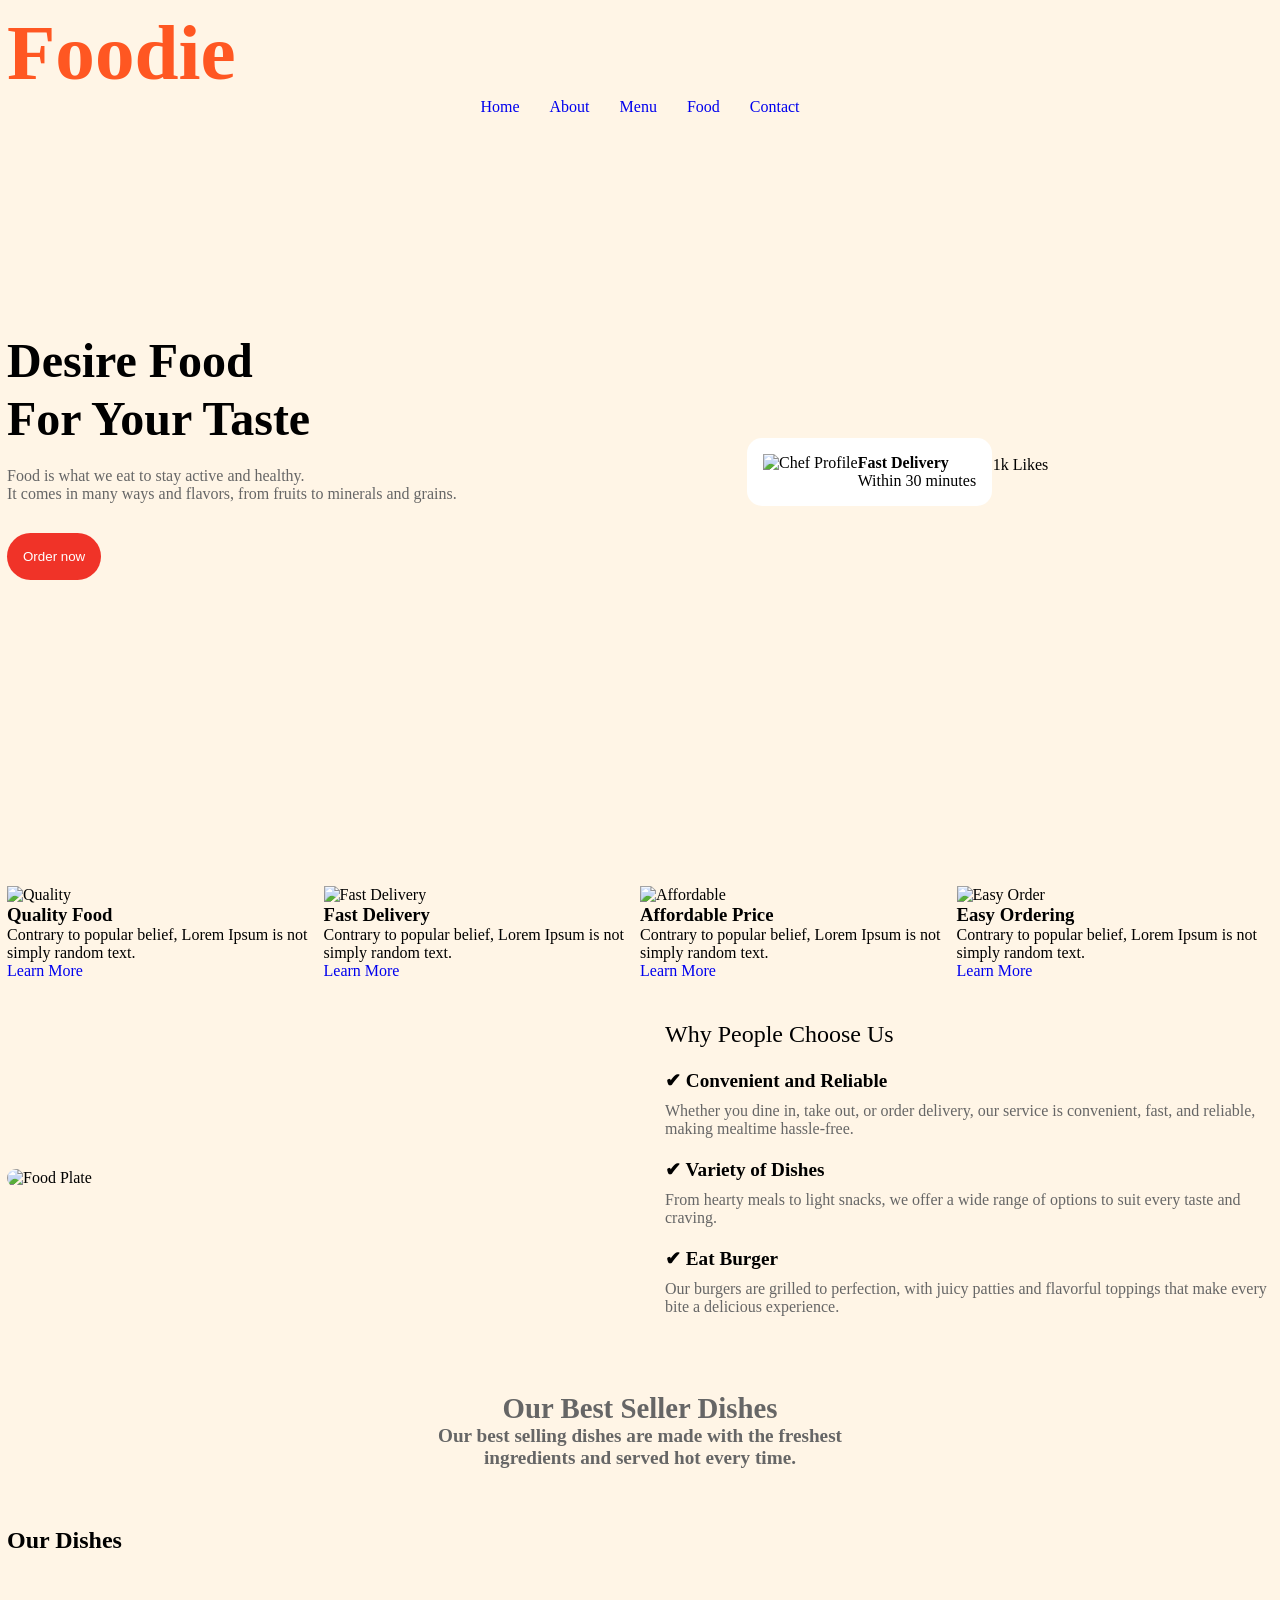
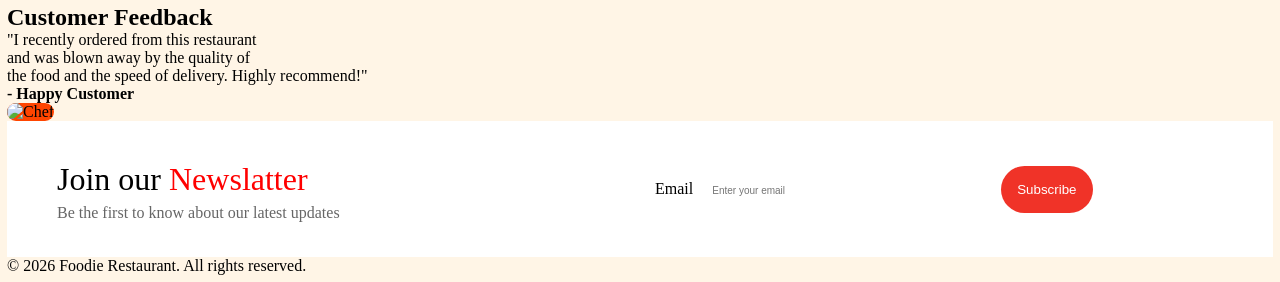
==== commit 3706db5b: "Added the header.js,footer.js and the missing pages" ====
--- a/index.html
+++ b/index.html
@@ -7,7 +7,9 @@
     <link rel="stylesheet" href="styles/style.css" />
   </head>
   <body>
-    <div id="site-header"></div>
+    <div id="site-header">
+
+    </div>
 
     <!-- Hero Section -->
     <section class="hero flex space-between">
@@ -176,9 +178,11 @@
     </section>
 
     <div id="site-footer"></div>
-    <script src="scripts/layout.js"></script>
+    <!-- <script src="scripts/layout.js"></script> -->
     <script src="scripts/script.js"></script>
-    <script src="scripts/dishes.js"></script>
+    <script type="module" src=""></script>
+    <script src="scripts/header.js"></script>
+    <script src="scripts/Footer.js"></script> 
     <div id="site-footer"></div>
 </body>
 </html>
